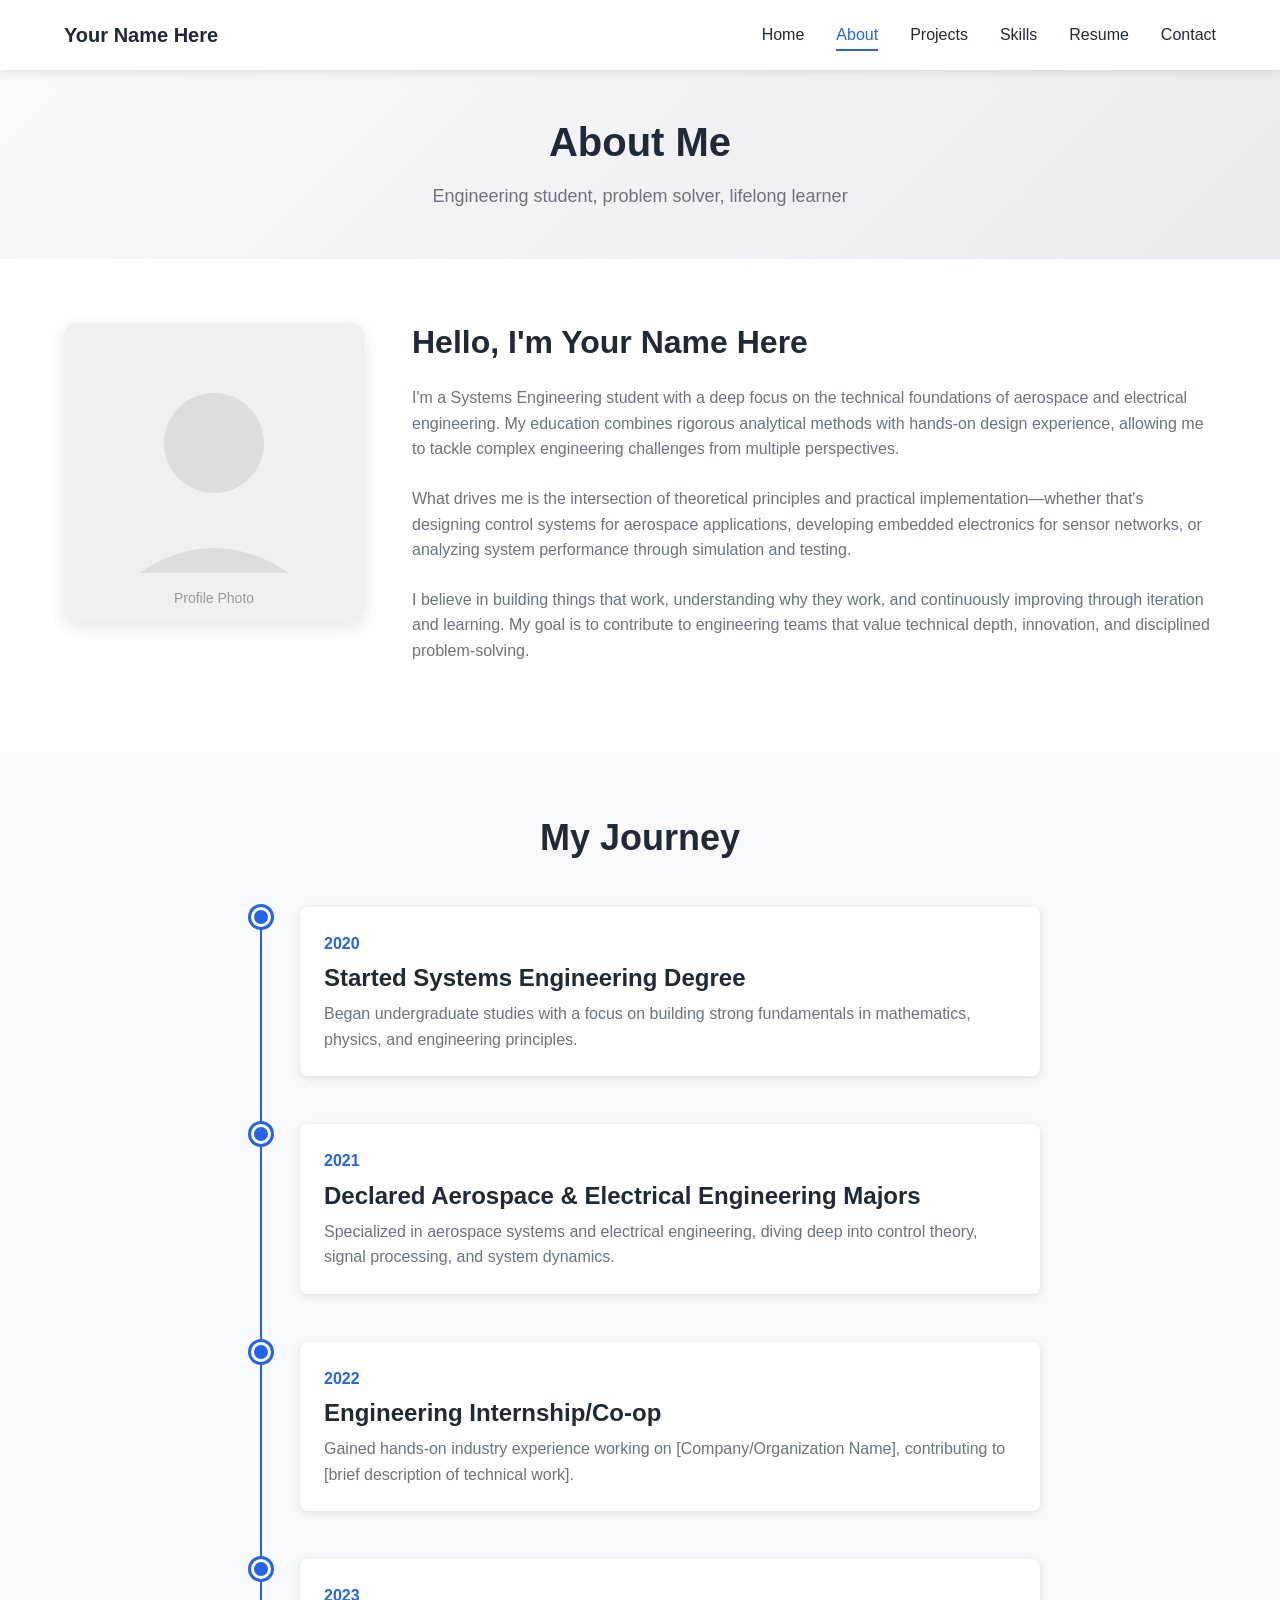
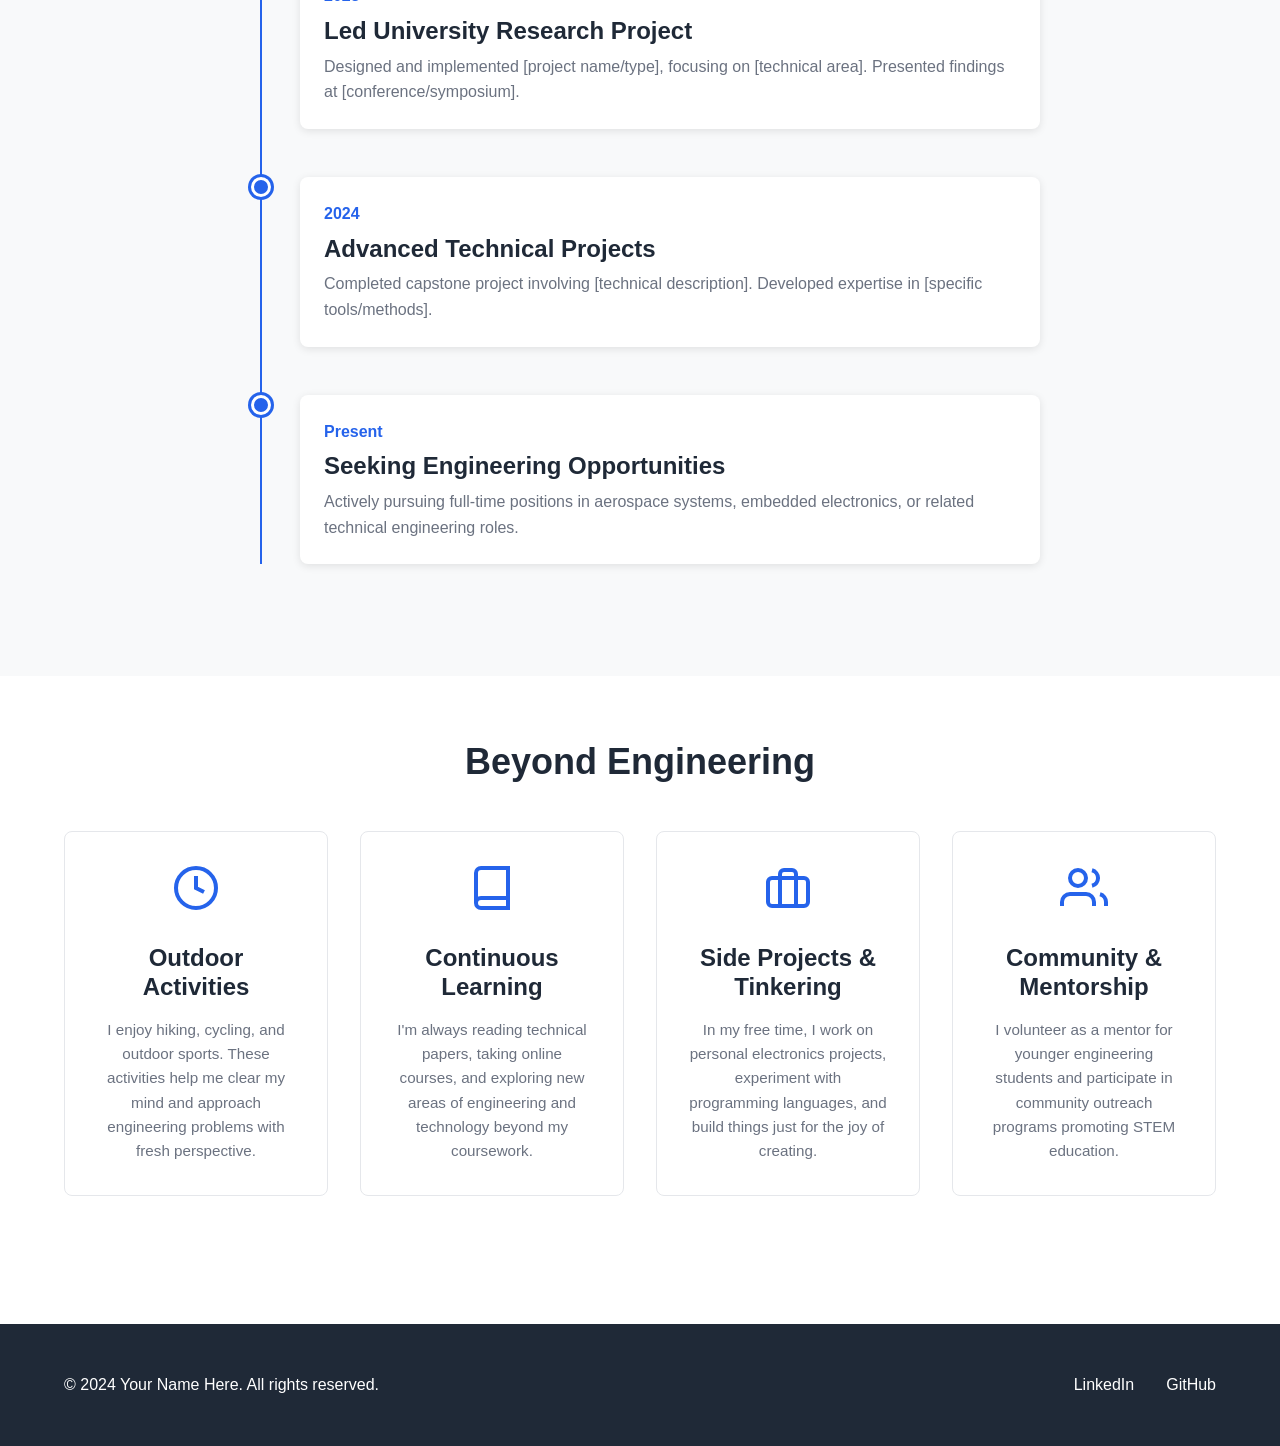
==== about.html @ 0e9ce760 "new file:   Quickstart/CUSTOMIZATION_EXAMPLES.md 	new file:   Quickstart/DOCUMENTATION_INDEX.md 	new" ====
<!DOCTYPE html>
<html lang="en">
<head>
    <meta charset="UTF-8">
    <meta name="viewport" content="width=device-width, initial-scale=1.0">
    <meta name="description" content="About Your Name Here - Systems Engineering student with focus on aerospace and electrical engineering">
    <title>About | Your Name Here</title>
    <link rel="stylesheet" href="css/styles.css">
</head>
<body>
    <!-- Navigation Header -->
    <header class="main-header">
        <nav class="navbar">
            <div class="nav-container">
                <a href="index.html" class="logo">Your Name Here</a>
                <button class="hamburger" aria-label="Toggle navigation menu" aria-expanded="false">
                    <span></span>
                    <span></span>
                    <span></span>
                </button>
                <ul class="nav-menu">
                    <li><a href="index.html" class="nav-link">Home</a></li>
                    <li><a href="about.html" class="nav-link active">About</a></li>
                    <li><a href="projects.html" class="nav-link">Projects</a></li>
                    <li><a href="skills.html" class="nav-link">Skills</a></li>
                    <li><a href="resume.html" class="nav-link">Resume</a></li>
                    <li><a href="contact.html" class="nav-link">Contact</a></li>
                </ul>
            </div>
        </nav>
    </header>

    <main>
        <!-- Page Header -->
        <section class="page-header">
            <div class="container">
                <h1 class="fade-in">About Me</h1>
                <p class="page-subtitle fade-in">Engineering student, problem solver, lifelong learner</p>
            </div>
        </section>

        <!-- Intro Section -->
        <section class="about-intro">
            <div class="container">
                <div class="about-intro-content">
                    <div class="profile-image reveal-on-scroll">
                        <!-- Replace with actual profile photo -->
                        <div class="placeholder-image-square" aria-label="Profile photo">
                            <svg width="100%" height="100%" viewBox="0 0 300 300" xmlns="http://www.w3.org/2000/svg">
                                <rect width="300" height="300" fill="#f0f0f0"/>
                                <circle cx="150" cy="120" r="50" fill="#ddd"/>
                                <path d="M 75 250 Q 150 200 225 250" fill="#ddd"/>
                                <text x="50%" y="280" text-anchor="middle" fill="#999" font-size="14">Profile Photo</text>
                            </svg>
                        </div>
                    </div>
                    <div class="about-text reveal-on-scroll">
                        <h2>Hello, I'm Your Name Here</h2>
                        <p>I'm a Systems Engineering student with a deep focus on the technical foundations of aerospace and electrical engineering. My education combines rigorous analytical methods with hands-on design experience, allowing me to tackle complex engineering challenges from multiple perspectives.</p>
                        <p>What drives me is the intersection of theoretical principles and practical implementation—whether that's designing control systems for aerospace applications, developing embedded electronics for sensor networks, or analyzing system performance through simulation and testing.</p>
                        <p>I believe in building things that work, understanding why they work, and continuously improving through iteration and learning. My goal is to contribute to engineering teams that value technical depth, innovation, and disciplined problem-solving.</p>
                    </div>
                </div>
            </div>
        </section>

        <!-- Timeline Section -->
        <section class="timeline-section">
            <div class="container">
                <h2 class="section-title">My Journey</h2>
                <div class="timeline">
                    <div class="timeline-item reveal-on-scroll">
                        <div class="timeline-marker"></div>
                        <div class="timeline-content">
                            <span class="timeline-date">2020</span>
                            <h3>Started Systems Engineering Degree</h3>
                            <p>Began undergraduate studies with a focus on building strong fundamentals in mathematics, physics, and engineering principles.</p>
                        </div>
                    </div>

                    <div class="timeline-item reveal-on-scroll">
                        <div class="timeline-marker"></div>
                        <div class="timeline-content">
                            <span class="timeline-date">2021</span>
                            <h3>Declared Aerospace & Electrical Engineering Majors</h3>
                            <p>Specialized in aerospace systems and electrical engineering, diving deep into control theory, signal processing, and system dynamics.</p>
                        </div>
                    </div>

                    <div class="timeline-item reveal-on-scroll">
                        <div class="timeline-marker"></div>
                        <div class="timeline-content">
                            <span class="timeline-date">2022</span>
                            <h3>Engineering Internship/Co-op</h3>
                            <p>Gained hands-on industry experience working on [Company/Organization Name], contributing to [brief description of technical work].</p>
                        </div>
                    </div>

                    <div class="timeline-item reveal-on-scroll">
                        <div class="timeline-marker"></div>
                        <div class="timeline-content">
                            <span class="timeline-date">2023</span>
                            <h3>Led University Research Project</h3>
                            <p>Designed and implemented [project name/type], focusing on [technical area]. Presented findings at [conference/symposium].</p>
                        </div>
                    </div>

                    <div class="timeline-item reveal-on-scroll">
                        <div class="timeline-marker"></div>
                        <div class="timeline-content">
                            <span class="timeline-date">2024</span>
                            <h3>Advanced Technical Projects</h3>
                            <p>Completed capstone project involving [technical description]. Developed expertise in [specific tools/methods].</p>
                        </div>
                    </div>

                    <div class="timeline-item reveal-on-scroll">
                        <div class="timeline-marker"></div>
                        <div class="timeline-content">
                            <span class="timeline-date">Present</span>
                            <h3>Seeking Engineering Opportunities</h3>
                            <p>Actively pursuing full-time positions in aerospace systems, embedded electronics, or related technical engineering roles.</p>
                        </div>
                    </div>
                </div>
            </div>
        </section>

        <!-- Beyond Engineering Section -->
        <section class="beyond-engineering">
            <div class="container">
                <h2 class="section-title">Beyond Engineering</h2>
                <div class="hobby-cards">
                    <div class="hobby-card reveal-on-scroll">
                        <div class="hobby-icon">
                            <svg width="48" height="48" viewBox="0 0 24 24" fill="none" stroke="currentColor" stroke-width="2">
                                <circle cx="12" cy="12" r="10"></circle>
                                <path d="M12 6v6l4 2"></path>
                            </svg>
                        </div>
                        <h3>Outdoor Activities</h3>
                        <p>I enjoy hiking, cycling, and outdoor sports. These activities help me clear my mind and approach engineering problems with fresh perspective.</p>
                    </div>

                    <div class="hobby-card reveal-on-scroll">
                        <div class="hobby-icon">
                            <svg width="48" height="48" viewBox="0 0 24 24" fill="none" stroke="currentColor" stroke-width="2">
                                <path d="M4 19.5A2.5 2.5 0 0 1 6.5 17H20"></path>
                                <path d="M6.5 2H20v20H6.5A2.5 2.5 0 0 1 4 19.5v-15A2.5 2.5 0 0 1 6.5 2z"></path>
                            </svg>
                        </div>
                        <h3>Continuous Learning</h3>
                        <p>I'm always reading technical papers, taking online courses, and exploring new areas of engineering and technology beyond my coursework.</p>
                    </div>

                    <div class="hobby-card reveal-on-scroll">
                        <div class="hobby-icon">
                            <svg width="48" height="48" viewBox="0 0 24 24" fill="none" stroke="currentColor" stroke-width="2">
                                <rect x="2" y="7" width="20" height="14" rx="2" ry="2"></rect>
                                <path d="M16 21V5a2 2 0 0 0-2-2h-4a2 2 0 0 0-2 2v16"></path>
                            </svg>
                        </div>
                        <h3>Side Projects & Tinkering</h3>
                        <p>In my free time, I work on personal electronics projects, experiment with programming languages, and build things just for the joy of creating.</p>
                    </div>

                    <div class="hobby-card reveal-on-scroll">
                        <div class="hobby-icon">
                            <svg width="48" height="48" viewBox="0 0 24 24" fill="none" stroke="currentColor" stroke-width="2">
                                <path d="M17 21v-2a4 4 0 0 0-4-4H5a4 4 0 0 0-4 4v2"></path>
                                <circle cx="9" cy="7" r="4"></circle>
                                <path d="M23 21v-2a4 4 0 0 0-3-3.87"></path>
                                <path d="M16 3.13a4 4 0 0 1 0 7.75"></path>
                            </svg>
                        </div>
                        <h3>Community & Mentorship</h3>
                        <p>I volunteer as a mentor for younger engineering students and participate in community outreach programs promoting STEM education.</p>
                    </div>
                </div>
            </div>
        </section>
    </main>

    <!-- Footer -->
    <footer class="main-footer">
        <div class="container">
            <div class="footer-content">
                <p>&copy; 2024 Your Name Here. All rights reserved.</p>
                <div class="footer-links">
                    <a href="https://linkedin.com" target="_blank" rel="noopener noreferrer" aria-label="LinkedIn Profile">LinkedIn</a>
                    <a href="https://github.com" target="_blank" rel="noopener noreferrer" aria-label="GitHub Profile">GitHub</a>
                </div>
            </div>
        </div>
    </footer>

    <script src="js/main.js"></script>
</body>
</html>
---- css/styles.css ----
/* ===========================
   CSS Variables - Easy Customization
   =========================== */
:root {
    /* Accent Colors - Change these to customize the site theme */
    --accent-primary: #2563eb; /* Blue - change to your preference */
    --accent-secondary: #3b82f6; /* Lighter blue */
    --accent-hover: #1d4ed8; /* Darker blue for hover states */
    
    /* Base Colors */
    --color-bg: #ffffff;
    --color-bg-alt: #f8f9fa;
    --color-text: #1f2937;
    --color-text-light: #6b7280;
    --color-border: #e5e7eb;
    --color-shadow: rgba(0, 0, 0, 0.1);
    
    /* Typography */
    --font-primary: -apple-system, BlinkMacSystemFont, 'Segoe UI', Roboto, 'Helvetica Neue', Arial, sans-serif;
    --font-mono: 'Courier New', Courier, monospace;
    
    /* Spacing */
    --spacing-xs: 0.5rem;
    --spacing-sm: 1rem;
    --spacing-md: 1.5rem;
    --spacing-lg: 2rem;
    --spacing-xl: 3rem;
    --spacing-2xl: 4rem;
    
    /* Layout */
    --container-max: 1200px;
    --container-narrow: 800px;
    --nav-height: 70px;
    
    /* Border Radius */
    --radius-sm: 4px;
    --radius-md: 8px;
    --radius-lg: 12px;
    
    /* Transitions */
    --transition-fast: 0.2s ease;
    --transition-base: 0.3s ease;
    --transition-slow: 0.5s ease;
}

/* ===========================
   Reset & Base Styles
   =========================== */
* {
    margin: 0;
    padding: 0;
    box-sizing: border-box;
}

html {
    scroll-behavior: smooth;
}

body {
    font-family: var(--font-primary);
    font-size: 16px;
    line-height: 1.6;
    color: var(--color-text);
    background-color: var(--color-bg);
    overflow-x: hidden;
}

img {
    max-width: 100%;
    height: auto;
    display: block;
}

a {
    color: var(--accent-primary);
    text-decoration: none;
    transition: color var(--transition-fast);
}

a:hover {
    color: var(--accent-hover);
}

button {
    font-family: inherit;
    cursor: pointer;
}

/* ===========================
   Layout Utilities
   =========================== */
.container {
    max-width: var(--container-max);
    margin: 0 auto;
    padding: 0 var(--spacing-md);
}

.container-narrow {
    max-width: var(--container-narrow);
    margin: 0 auto;
    padding: 0 var(--spacing-md);
}

/* ===========================
   Typography
   =========================== */
h1, h2, h3, h4, h5, h6 {
    font-weight: 700;
    line-height: 1.2;
    margin-bottom: var(--spacing-sm);
    color: var(--color-text);
}

h1 {
    font-size: 2.5rem;
}

h2 {
    font-size: 2rem;
}

h3 {
    font-size: 1.5rem;
}

p {
    margin-bottom: var(--spacing-sm);
}

.section-title {
    text-align: center;
    margin-bottom: var(--spacing-xl);
    font-size: 2.25rem;
}

/* ===========================
   Navigation Header
   =========================== */
.main-header {
    position: fixed;
    top: 0;
    left: 0;
    right: 0;
    background-color: var(--color-bg);
    box-shadow: 0 2px 10px var(--color-shadow);
    z-index: 1000;
    height: var(--nav-height);
}

.navbar {
    height: 100%;
}

.nav-container {
    max-width: var(--container-max);
    margin: 0 auto;
    padding: 0 var(--spacing-md);
    height: 100%;
    display: flex;
    justify-content: space-between;
    align-items: center;
}

.logo {
    font-size: 1.25rem;
    font-weight: 700;
    color: var(--color-text);
    transition: color var(--transition-fast);
}

.logo:hover {
    color: var(--accent-primary);
}

.nav-menu {
    display: flex;
    list-style: none;
    gap: var(--spacing-lg);
    align-items: center;
}

.nav-link {
    color: var(--color-text);
    font-weight: 500;
    padding: var(--spacing-xs) 0;
    position: relative;
    transition: color var(--transition-fast);
}

.nav-link::after {
    content: '';
    position: absolute;
    bottom: 0;
    left: 0;
    width: 0;
    height: 2px;
    background-color: var(--accent-primary);
    transition: width var(--transition-base);
}

.nav-link:hover::after,
.nav-link.active::after {
    width: 100%;
}

.nav-link.active {
    color: var(--accent-primary);
}

/* Hamburger Menu */
.hamburger {
    display: none;
    flex-direction: column;
    gap: 5px;
    background: none;
    border: none;
    padding: var(--spacing-xs);
    z-index: 1001;
}

.hamburger span {
    width: 25px;
    height: 3px;
    background-color: var(--color-text);
    transition: all var(--transition-base);
    border-radius: 2px;
}

.hamburger.active span:nth-child(1) {
    transform: rotate(45deg) translate(8px, 8px);
}

.hamburger.active span:nth-child(2) {
    opacity: 0;
}

.hamburger.active span:nth-child(3) {
    transform: rotate(-45deg) translate(7px, -7px);
}

/* ===========================
   Main Content Spacing
   =========================== */
main {
    margin-top: var(--nav-height);
    min-height: calc(100vh - var(--nav-height));
}

/* ===========================
   Hero Section
   =========================== */
.hero {
    padding: var(--spacing-2xl) 0;
    background: linear-gradient(135deg, #f8f9fa 0%, #e9ecef 100%);
}

.hero-content {
    max-width: var(--container-max);
    margin: 0 auto;
    padding: 0 var(--spacing-md);
    display: grid;
    grid-template-columns: 1fr 1fr;
    gap: var(--spacing-xl);
    align-items: center;
}

.hero-text h1 {
    font-size: 3rem;
    margin-bottom: var(--spacing-md);
}

.hero-subtitle {
    font-size: 1.5rem;
    color: var(--accent-primary);
    font-weight: 600;
    margin-bottom: var(--spacing-sm);
}

.hero-description {
    font-size: 1.125rem;
    color: var(--color-text-light);
    margin-bottom: var(--spacing-lg);
}

.hero-image {
    width: 100%;
    max-width: 500px;
    margin: 0 auto;
}

/* ===========================
   Buttons
   =========================== */
.cta-button,
.download-button,
.submit-button {
    display: inline-flex;
    align-items: center;
    gap: var(--spacing-xs);
    padding: 0.875rem 1.75rem;
    background-color: var(--accent-primary);
    color: white;
    font-weight: 600;
    border: none;
    border-radius: var(--radius-md);
    transition: all var(--transition-base);
    box-shadow: 0 2px 8px rgba(37, 99, 235, 0.3);
}

.cta-button:hover,
.download-button:hover,
.submit-button:hover {
    background-color: var(--accent-hover);
    transform: translateY(-2px);
    box-shadow: 0 4px 12px rgba(37, 99, 235, 0.4);
    color: white;
}

.cta-button-secondary {
    display: inline-flex;
    align-items: center;
    padding: 0.875rem 1.75rem;
    background-color: transparent;
    color: var(--accent-primary);
    font-weight: 600;
    border: 2px solid var(--accent-primary);
    border-radius: var(--radius-md);
    transition: all var(--transition-base);
}

.cta-button-secondary:hover {
    background-color: var(--accent-primary);
    color: white;
}

/* ===========================
   Quick Links Section
   =========================== */
.quick-links {
    padding: var(--spacing-2xl) 0;
}

.cards-grid {
    display: grid;
    grid-template-columns: repeat(auto-fit, minmax(280px, 1fr));
    gap: var(--spacing-lg);
}

.quick-link-card {
    padding: var(--spacing-lg);
    background: white;
    border: 1px solid var(--color-border);
    border-radius: var(--radius-lg);
    transition: all var(--transition-base);
    display: flex;
    flex-direction: column;
    align-items: flex-start;
}

.quick-link-card:hover {
    transform: translateY(-5px);
    box-shadow: 0 10px 25px var(--color-shadow);
    border-color: var(--accent-primary);
}

.card-icon {
    color: var(--accent-primary);
    margin-bottom: var(--spacing-md);
}

.quick-link-card h3 {
    color: var(--color-text);
    margin-bottom: var(--spacing-sm);
}

.quick-link-card p {
    color: var(--color-text-light);
    font-size: 0.95rem;
    margin-bottom: 0;
}

/* ===========================
   Page Header
   =========================== */
.page-header {
    padding: var(--spacing-xl) 0;
    background: linear-gradient(135deg, #f8f9fa 0%, #e9ecef 100%);
    text-align: center;
}

.page-subtitle {
    font-size: 1.125rem;
    color: var(--color-text-light);
    max-width: 700px;
    margin: 0 auto;
}

/* ===========================
   About Page
   =========================== */
.about-intro {
    padding: var(--spacing-2xl) 0;
}

.about-intro-content {
    display: grid;
    grid-template-columns: 300px 1fr;
    gap: var(--spacing-xl);
    align-items: start;
}

.profile-image {
    width: 100%;
}

.placeholder-image-square {
    width: 100%;
    aspect-ratio: 1;
    border-radius: var(--radius-lg);
    overflow: hidden;
    box-shadow: 0 4px 15px var(--color-shadow);
}

.about-text h2 {
    margin-bottom: var(--spacing-md);
}

.about-text p {
    color: var(--color-text-light);
    margin-bottom: var(--spacing-md);
}

/* Timeline */
.timeline-section {
    padding: var(--spacing-2xl) 0;
    background-color: var(--color-bg-alt);
}

.timeline {
    position: relative;
    max-width: 800px;
    margin: 0 auto;
}

.timeline::before {
    content: '';
    position: absolute;
    left: 20px;
    top: 0;
    bottom: 0;
    width: 2px;
    background-color: var(--accent-primary);
}

.timeline-item {
    position: relative;
    padding-left: 60px;
    margin-bottom: var(--spacing-xl);
}

.timeline-marker {
    position: absolute;
    left: 11px;
    top: 0;
    width: 20px;
    height: 20px;
    border-radius: 50%;
    background-color: var(--accent-primary);
    border: 3px solid white;
    box-shadow: 0 0 0 3px var(--accent-primary);
}

.timeline-content {
    background: white;
    padding: var(--spacing-md);
    border-radius: var(--radius-md);
    box-shadow: 0 2px 8px var(--color-shadow);
}

.timeline-date {
    display: inline-block;
    font-weight: 600;
    color: var(--accent-primary);
    margin-bottom: var(--spacing-xs);
}

.timeline-content h3 {
    margin-bottom: var(--spacing-xs);
}

.timeline-content p {
    color: var(--color-text-light);
    margin-bottom: 0;
}

/* Beyond Engineering */
.beyond-engineering {
    padding: var(--spacing-2xl) 0;
}

.hobby-cards {
    display: grid;
    grid-template-columns: repeat(auto-fit, minmax(250px, 1fr));
    gap: var(--spacing-lg);
}

.hobby-card {
    padding: var(--spacing-lg);
    background: white;
    border: 1px solid var(--color-border);
    border-radius: var(--radius-md);
    text-align: center;
}

.hobby-icon {
    color: var(--accent-primary);
    margin: 0 auto var(--spacing-md);
}

.hobby-card h3 {
    margin-bottom: var(--spacing-sm);
}

.hobby-card p {
    color: var(--color-text-light);
    font-size: 0.95rem;
    margin-bottom: 0;
}

/* ===========================
   Projects Page
   =========================== */
.projects-filter {
    padding: var(--spacing-lg) 0;
    background-color: var(--color-bg-alt);
}

.filter-controls {
    display: flex;
    justify-content: center;
    gap: var(--spacing-sm);
    flex-wrap: wrap;
}

.filter-btn {
    padding: 0.625rem 1.25rem;
    background-color: white;
    color: var(--color-text);
    border: 2px solid var(--color-border);
    border-radius: 50px;
    font-weight: 500;
    transition: all var(--transition-fast);
}

.filter-btn:hover {
    border-color: var(--accent-primary);
    color: var(--accent-primary);
}

.filter-btn.active {
    background-color: var(--accent-primary);
    color: white;
    border-color: var(--accent-primary);
}

.projects-grid-section {
    padding: var(--spacing-2xl) 0;
}

.projects-grid {
    display: grid;
    grid-template-columns: repeat(auto-fill, minmax(320px, 1fr));
    gap: var(--spacing-lg);
}

.project-card {
    background: white;
    border: 1px solid var(--color-border);
    border-radius: var(--radius-lg);
    overflow: hidden;
    transition: all var(--transition-base);
}

.project-card:hover {
    transform: translateY(-5px);
    box-shadow: 0 10px 25px var(--color-shadow);
}

.project-card.hidden {
    display: none;
}

.project-thumbnail {
    width: 100%;
    height: 200px;
    overflow: hidden;
    background-color: var(--color-bg-alt);
}

.project-content {
    padding: var(--spacing-md);
}

.project-category {
    display: inline-block;
    padding: 0.25rem 0.75rem;
    background-color: var(--accent-primary);
    color: white;
    font-size: 0.75rem;
    font-weight: 600;
    border-radius: 50px;
    margin-bottom: var(--spacing-sm);
    text-transform: uppercase;
    letter-spacing: 0.5px;
}

.project-title {
    font-size: 1.25rem;
    margin-bottom: var(--spacing-sm);
}

.project-description {
    color: var(--color-text-light);
    margin-bottom: var(--spacing-md);
}

.project-tags {
    display: flex;
    flex-wrap: wrap;
    gap: var(--spacing-xs);
    margin-bottom: var(--spacing-md);
}

.tag {
    padding: 0.25rem 0.625rem;
    background-color: var(--color-bg-alt);
    color: var(--color-text-light);
    font-size: 0.8rem;
    border-radius: var(--radius-sm);
}

.project-link {
    color: var(--accent-primary);
    font-weight: 600;
    display: inline-flex;
    align-items: center;
    transition: gap var(--transition-fast);
}

.project-link:hover {
    gap: 8px;
}

/* ===========================
   Single Project Page
   =========================== */
.project-header {
    padding: var(--spacing-xl) 0;
    background: linear-gradient(135deg, #f8f9fa 0%, #e9ecef 100%);
}

.back-link {
    display: inline-flex;
    align-items: center;
    color: var(--color-text-light);
    margin-bottom: var(--spacing-md);
    transition: color var(--transition-fast);
}

.back-link:hover {
    color: var(--accent-primary);
}

.project-subtitle {
    font-size: 1.25rem;
    color: var(--color-text-light);
    margin-bottom: var(--spacing-lg);
}

.project-meta {
    display: grid;
    grid-template-columns: repeat(auto-fit, minmax(200px, 1fr));
    gap: var(--spacing-md);
    margin-top: var(--spacing-lg);
}

.meta-item {
    padding: var(--spacing-md);
    background: white;
    border-radius: var(--radius-md);
    box-shadow: 0 2px 8px var(--color-shadow);
}

.meta-label {
    display: block;
    font-size: 0.875rem;
    color: var(--color-text-light);
    margin-bottom: var(--spacing-xs);
}

.meta-value {
    display: block;
    font-weight: 600;
    color: var(--color-text);
}

.project-section {
    padding: var(--spacing-xl) 0;
}

.project-section.bg-light {
    background-color: var(--color-bg-alt);
}

.project-section h2 {
    margin-bottom: var(--spacing-md);
}

.project-section h3 {
    margin-top: var(--spacing-lg);
    margin-bottom: var(--spacing-md);
}

.styled-list {
    padding-left: var(--spacing-lg);
    margin-bottom: var(--spacing-md);
}

.styled-list li {
    margin-bottom: var(--spacing-sm);
    color: var(--color-text-light);
}

.styled-list strong {
    color: var(--color-text);
}

.architecture-diagram,
.placeholder-image-rect {
    width: 100%;
    margin: var(--spacing-lg) 0;
    border-radius: var(--radius-md);
    overflow: hidden;
}

.code-block {
    background-color: #1e1e1e;
    color: #d4d4d4;
    padding: var(--spacing-md);
    border-radius: var(--radius-md);
    overflow-x: auto;
    margin: var(--spacing-lg) 0;
}

.code-block pre {
    margin: 0;
}

.code-block code {
    font-family: var(--font-mono);
    font-size: 0.9rem;
    line-height: 1.5;
}

.math-content {
    background-color: var(--color-bg-alt);
    padding: var(--spacing-md);
    border-left: 4px solid var(--accent-primary);
    border-radius: var(--radius-sm);
    margin: var(--spacing-lg) 0;
}

.math-content p {
    margin-bottom: var(--spacing-xs);
    font-style: italic;
}

.results-grid {
    display: grid;
    grid-template-columns: repeat(auto-fit, minmax(200px, 1fr));
    gap: var(--spacing-md);
    margin: var(--spacing-lg) 0;
}

.result-card {
    padding: var(--spacing-lg);
    background: white;
    border: 2px solid var(--accent-primary);
    border-radius: var(--radius-md);
    text-align: center;
}

.result-number {
    font-size: 2.5rem;
    font-weight: 700;
    color: var(--accent-primary);
    margin-bottom: var(--spacing-xs);
}

.result-label {
    color: var(--color-text-light);
    font-size: 0.9rem;
}

.image-gallery {
    display: grid;
    grid-template-columns: repeat(auto-fill, minmax(300px, 1fr));
    gap: var(--spacing-md);
    margin-top: var(--spacing-lg);
}

.gallery-item {
    text-align: center;
}

.gallery-caption {
    margin-top: var(--spacing-sm);
    font-size: 0.9rem;
    color: var(--color-text-light);
}

.project-navigation {
    padding: var(--spacing-lg) 0;
    text-align: center;
}

.back-to-projects {
    display: inline-block;
    padding: 0.75rem 1.5rem;
    background-color: var(--color-bg-alt);
    color: var(--color-text);
    font-weight: 600;
    border-radius: var(--radius-md);
    transition: all var(--transition-base);
}

.back-to-projects:hover {
    background-color: var(--accent-primary);
    color: white;
}

/* ===========================
   Skills Page
   =========================== */
.skills-section {
    padding: var(--spacing-2xl) 0;
}

.skills-section.bg-light {
    background-color: var(--color-bg-alt);
}

.skills-grid {
    display: grid;
    grid-template-columns: repeat(auto-fill, minmax(280px, 1fr));
    gap: var(--spacing-lg);
}

.skill-card {
    padding: var(--spacing-lg);
    background: white;
    border: 1px solid var(--color-border);
    border-radius: var(--radius-md);
    transition: all var(--transition-base);
}

.skill-card:hover {
    transform: translateY(-5px);
    box-shadow: 0 10px 25px var(--color-shadow);
}

.skill-icon {
    color: var(--accent-primary);
    margin-bottom: var(--spacing-md);
}

.skill-card h3 {
    margin-bottom: var(--spacing-sm);
}

.skill-card p {
    color: var(--color-text-light);
    font-size: 0.95rem;
    margin-bottom: 0;
}

.tools-categories {
    display: flex;
    flex-direction: column;
    gap: var(--spacing-xl);
}

.tools-category h3 {
    margin-bottom: var(--spacing-md);
    padding-bottom: var(--spacing-sm);
    border-bottom: 2px solid var(--accent-primary);
}

.skill-chips {
    display: flex;
    flex-wrap: wrap;
    gap: var(--spacing-sm);
}

.chip {
    padding: 0.5rem 1rem;
    background-color: white;
    border: 1px solid var(--color-border);
    border-radius: 50px;
    font-size: 0.9rem;
    transition: all var(--transition-fast);
}

.chip:hover {
    background-color: var(--accent-primary);
    color: white;
    border-color: var(--accent-primary);
}

.soft-skills-grid {
    display: grid;
    grid-template-columns: repeat(auto-fill, minmax(300px, 1fr));
    gap: var(--spacing-lg);
}

.soft-skill-card {
    padding: var(--spacing-lg);
    background: white;
    border-left: 4px solid var(--accent-primary);
    border-radius: var(--radius-md);
    box-shadow: 0 2px 8px var(--color-shadow);
}

.soft-skill-card h3 {
    color: var(--accent-primary);
    margin-bottom: var(--spacing-sm);
}

.soft-skill-card p {
    color: var(--color-text-light);
    font-size: 0.95rem;
    margin-bottom: 0;
}

.certifications-list {
    display: grid;
    grid-template-columns: repeat(auto-fill, minmax(300px, 1fr));
    gap: var(--spacing-lg);
}

.cert-item {
    padding: var(--spacing-lg);
    background: white;
    border: 1px solid var(--color-border);
    border-radius: var(--radius-md);
}

.cert-item h3 {
    margin-bottom: var(--spacing-xs);
}

.cert-issuer {
    color: var(--accent-primary);
    font-weight: 600;
    margin-bottom: var(--spacing-xs);
}

.cert-date {
    color: var(--color-text-light);
    font-size: 0.9rem;
}

/* ===========================
   Resume Page
   =========================== */
.resume-section {
    padding: var(--spacing-2xl) 0;
}

.resume-content {
    display: grid;
    grid-template-columns: 1fr 400px;
    gap: var(--spacing-xl);
}

.resume-preview {
    background: white;
    border: 1px solid var(--color-border);
    border-radius: var(--radius-md);
    overflow: hidden;
}

.pdf-preview {
    width: 100%;
}

.placeholder-pdf {
    width: 100%;
    background: white;
}

.resume-info {
    display: flex;
    flex-direction: column;
}

.download-card {
    padding: var(--spacing-xl);
    background: white;
    border: 2px solid var(--accent-primary);
    border-radius: var(--radius-lg);
    text-align: center;
}

.download-card .card-icon {
    color: var(--accent-primary);
    margin: 0 auto var(--spacing-md);
}

.download-card h2 {
    margin-bottom: var(--spacing-md);
}

.download-card p {
    color: var(--color-text-light);
    margin-bottom: var(--spacing-md);
}

.document-details {
    list-style: none;
    text-align: left;
    margin: var(--spacing-md) 0;
    padding: var(--spacing-md);
    background-color: var(--color-bg-alt);
    border-radius: var(--radius-md);
}

.document-details li {
    padding: var(--spacing-xs) 0;
    color: var(--color-text-light);
}

.documents-section {
    padding: var(--spacing-2xl) 0;
}

.documents-grid {
    display: grid;
    grid-template-columns: repeat(auto-fill, minmax(280px, 1fr));
    gap: var(--spacing-lg);
}

.document-card {
    padding: var(--spacing-lg);
    background: white;
    border: 1px solid var(--color-border);
    border-radius: var(--radius-md);
    text-align: center;
    transition: all var(--transition-base);
}

.document-card:hover {
    transform: translateY(-5px);
    box-shadow: 0 10px 25px var(--color-shadow);
}

.doc-icon {
    color: var(--accent-primary);
    margin: 0 auto var(--spacing-md);
}

.document-card h3 {
    margin-bottom: var(--spacing-sm);
}

.document-card p {
    color: var(--color-text-light);
    font-size: 0.95rem;
    margin-bottom: var(--spacing-md);
}

.doc-link {
    display: inline-block;
    padding: 0.625rem 1.25rem;
    background-color: var(--accent-primary);
    color: white;
    font-weight: 600;
    border-radius: var(--radius-md);
    transition: all var(--transition-base);
}

.doc-link:hover {
    background-color: var(--accent-hover);
    color: white;
}

.summary-section {
    padding: var(--spacing-2xl) 0;
    background-color: var(--color-bg-alt);
}

.summary-content {
    max-width: var(--container-max);
    margin: 0 auto;
}

.summary-grid {
    display: grid;
    grid-template-columns: repeat(auto-fit, minmax(250px, 1fr));
    gap: var(--spacing-lg);
    margin-top: var(--spacing-lg);
}

.summary-item {
    padding: var(--spacing-lg);
    background: white;
    border-radius: var(--radius-md);
}

.summary-item h3 {
    color: var(--accent-primary);
    margin-bottom: var(--spacing-md);
}

.summary-item ul {
    list-style: none;
    padding: 0;
}

.summary-item li {
    padding: var(--spacing-xs) 0;
    color: var(--color-text-light);
}

.cta-section {
    padding: var(--spacing-2xl) 0;
    text-align: center;
}

.cta-content h2 {
    margin-bottom: var(--spacing-md);
}

.cta-content p {
    color: var(--color-text-light);
    font-size: 1.125rem;
    margin-bottom: var(--spacing-lg);
}

.cta-buttons {
    display: flex;
    gap: var(--spacing-md);
    justify-content: center;
    flex-wrap: wrap;
}

/* ===========================
   Contact Page
   =========================== */
.contact-content-section {
    padding: var(--spacing-2xl) 0;
}

.contact-layout {
    display: grid;
    grid-template-columns: 1fr 1fr;
    gap: var(--spacing-xl);
}

.contact-info h2 {
    margin-bottom: var(--spacing-lg);
}

.contact-methods {
    display: flex;
    flex-direction: column;
    gap: var(--spacing-lg);
    margin-bottom: var(--spacing-xl);
}

.contact-method {
    display: flex;
    gap: var(--spacing-md);
    padding: var(--spacing-md);
    background: white;
    border: 1px solid var(--color-border);
    border-radius: var(--radius-md);
}

.method-icon {
    color: var(--accent-primary);
    flex-shrink: 0;
}

.method-content h3 {
    margin-bottom: var(--spacing-xs);
    font-size: 1.125rem;
}

.method-content a {
    font-weight: 600;
}

.method-note {
    font-size: 0.875rem;
    color: var(--color-text-light);
    margin-top: var(--spacing-xs);
}

.social-links-section {
    padding: var(--spacing-lg);
    background-color: var(--color-bg-alt);
    border-radius: var(--radius-md);
    margin-bottom: var(--spacing-xl);
}

.social-links-section h3 {
    margin-bottom: var(--spacing-md);
}

.social-links-grid {
    display: grid;
    grid-template-columns: repeat(2, 1fr);
    gap: var(--spacing-sm);
}

.social-link {
    display: flex;
    align-items: center;
    gap: var(--spacing-sm);
    padding: var(--spacing-sm);
    background: white;
    border: 1px solid var(--color-border);
    border-radius: var(--radius-md);
    transition: all var(--transition-fast);
}

.social-link:hover {
    background-color: var(--accent-primary);
    color: white;
    border-color: var(--accent-primary);
}

.social-link svg {
    flex-shrink: 0;
}

.availability-note {
    padding: var(--spacing-md);
    background-color: #dbeafe;
    border-left: 4px solid var(--accent-primary);
    border-radius: var(--radius-sm);
}

.availability-note h3 {
    color: var(--accent-primary);
    margin-bottom: var(--spacing-sm);
}

.availability-note p {
    color: var(--color-text);
    margin-bottom: 0;
}

.contact-form-container {
    padding: var(--spacing-xl);
    background: white;
    border: 1px solid var(--color-border);
    border-radius: var(--radius-lg);
    box-shadow: 0 4px 15px var(--color-shadow);
}

.contact-form-container h2 {
    margin-bottom: var(--spacing-sm);
}

.form-description {
    color: var(--color-text-light);
    margin-bottom: var(--spacing-lg);
}

.contact-form {
    display: flex;
    flex-direction: column;
    gap: var(--spacing-md);
}

.form-group {
    display: flex;
    flex-direction: column;
}

.form-group label {
    font-weight: 600;
    margin-bottom: var(--spacing-xs);
}

.required {
    color: #ef4444;
}

.form-group input,
.form-group textarea {
    padding: 0.75rem;
    border: 1px solid var(--color-border);
    border-radius: var(--radius-md);
    font-family: inherit;
    font-size: 1rem;
    transition: border-color var(--transition-fast);
}

.form-group input:focus,
.form-group textarea:focus {
    outline: none;
    border-color: var(--accent-primary);
}

.form-group textarea {
    resize: vertical;
}

.form-note {
    font-size: 0.875rem;
    color: var(--color-text-light);
    margin-top: var(--spacing-sm);
}

.faq-section {
    padding: var(--spacing-2xl) 0;
}

.faq-grid {
    display: grid;
    grid-template-columns: repeat(auto-fit, minmax(300px, 1fr));
    gap: var(--spacing-lg);
}

.faq-item {
    padding: var(--spacing-lg);
    background: white;
    border-radius: var(--radius-md);
}

.faq-item h3 {
    color: var(--accent-primary);
    margin-bottom: var(--spacing-sm);
}

.faq-item p {
    color: var(--color-text-light);
    margin-bottom: 0;
}

/* ===========================
   Footer
   =========================== */
.main-footer {
    padding: var(--spacing-xl) 0;
    background-color: var(--color-text);
    color: white;
    margin-top: var(--spacing-2xl);
}

.footer-content {
    display: flex;
    justify-content: space-between;
    align-items: center;
    flex-wrap: wrap;
    gap: var(--spacing-md);
}

.footer-content p {
    margin: 0;
}

.footer-links {
    display: flex;
    gap: var(--spacing-lg);
}

.footer-links a {
    color: white;
    transition: color var(--transition-fast);
}

.footer-links a:hover {
    color: var(--accent-secondary);
}

/* ===========================
   Placeholder Images
   =========================== */
.placeholder-image,
.placeholder-image-square,
.placeholder-image-rect {
    background-color: var(--color-bg-alt);
    display: flex;
    align-items: center;
    justify-content: center;
}

/* ===========================
   Animations
   =========================== */
.fade-in {
    animation: fadeIn 0.6s ease-out;
}

@keyframes fadeIn {
    from {
        opacity: 0;
        transform: translateY(20px);
    }
    to {
        opacity: 1;
        transform: translateY(0);
    }
}

.fade-in:nth-child(1) { animation-delay: 0.1s; }
.fade-in:nth-child(2) { animation-delay: 0.2s; }
.fade-in:nth-child(3) { animation-delay: 0.3s; }
.fade-in:nth-child(4) { animation-delay: 0.4s; }

.reveal-on-scroll {
    opacity: 0;
    transform: translateY(30px);
    transition: opacity 0.6s ease-out, transform 0.6s ease-out;
}

.reveal-on-scroll.revealed {
    opacity: 1;
    transform: translateY(0);
}

/* ===========================
   Responsive Design
   =========================== */

/* Tablet */
@media (max-width: 992px) {
    h1 { font-size: 2rem; }
    h2 { font-size: 1.75rem; }
    
    .hero-content {
        grid-template-columns: 1fr;
        text-align: center;
    }
    
    .hero-text h1 {
        font-size: 2.5rem;
    }
    
    .about-intro-content {
        grid-template-columns: 1fr;
        text-align: center;
    }
    
    .profile-image {
        max-width: 300px;
        margin: 0 auto;
    }
    
    .timeline::before {
        left: 10px;
    }
    
    .timeline-item {
        padding-left: 50px;
    }
    
    .timeline-marker {
        left: 1px;
    }
    
    .resume-content {
        grid-template-columns: 1fr;
    }
    
    .contact-layout {
        grid-template-columns: 1fr;
    }
}

/* Mobile */
@media (max-width: 768px) {
    :root {
        --spacing-xl: 2rem;
        --spacing-2xl: 3rem;
    }
    
    .hamburger {
        display: flex;
    }
    
    .nav-menu {
        position: fixed;
        top: var(--nav-height);
        left: 0;
        right: 0;
        flex-direction: column;
        background-color: var(--color-bg);
        padding: var(--spacing-md);
        box-shadow: 0 4px 10px var(--color-shadow);
        transform: translateX(100%);
        transition: transform var(--transition-base);
    }
    
    .nav-menu.active {
        transform: translateX(0);
    }
    
    h1 { font-size: 1.75rem; }
    .hero-text h1 { font-size: 2rem; }
    .section-title { font-size: 1.75rem; }
    
    .cards-grid,
    .projects-grid,
    .skills-grid,
    .soft-skills-grid,
    .documents-grid,
    .hobby-cards {
        grid-template-columns: 1fr;
    }
    
    .project-meta,
    .results-grid,
    .summary-grid {
        grid-template-columns: 1fr;
    }
    
    .image-gallery {
        grid-template-columns: 1fr;
    }
    
    .social-links-grid {
        grid-template-columns: 1fr;
    }
    
    .footer-content {
        flex-direction: column;
        text-align: center;
    }
    
    .cta-buttons {
        flex-direction: column;
        align-items: stretch;
    }
    
    .cta-button,
    .cta-button-secondary {
        width: 100%;
        justify-content: center;
    }
}

/* Small Mobile */
@media (max-width: 480px) {
    .filter-controls {
        flex-direction: column;
        align-items: stretch;
    }
    
    .filter-btn {
        width: 100%;
    }
}

/* ===========================
   Utility Classes
   =========================== */
.bg-light {
    background-color: var(--color-bg-alt);
}

.text-center {
    text-align: center;
}

.mt-lg {
    margin-top: var(--spacing-lg);
}

.mb-lg {
    margin-bottom: var(--spacing-lg);
}
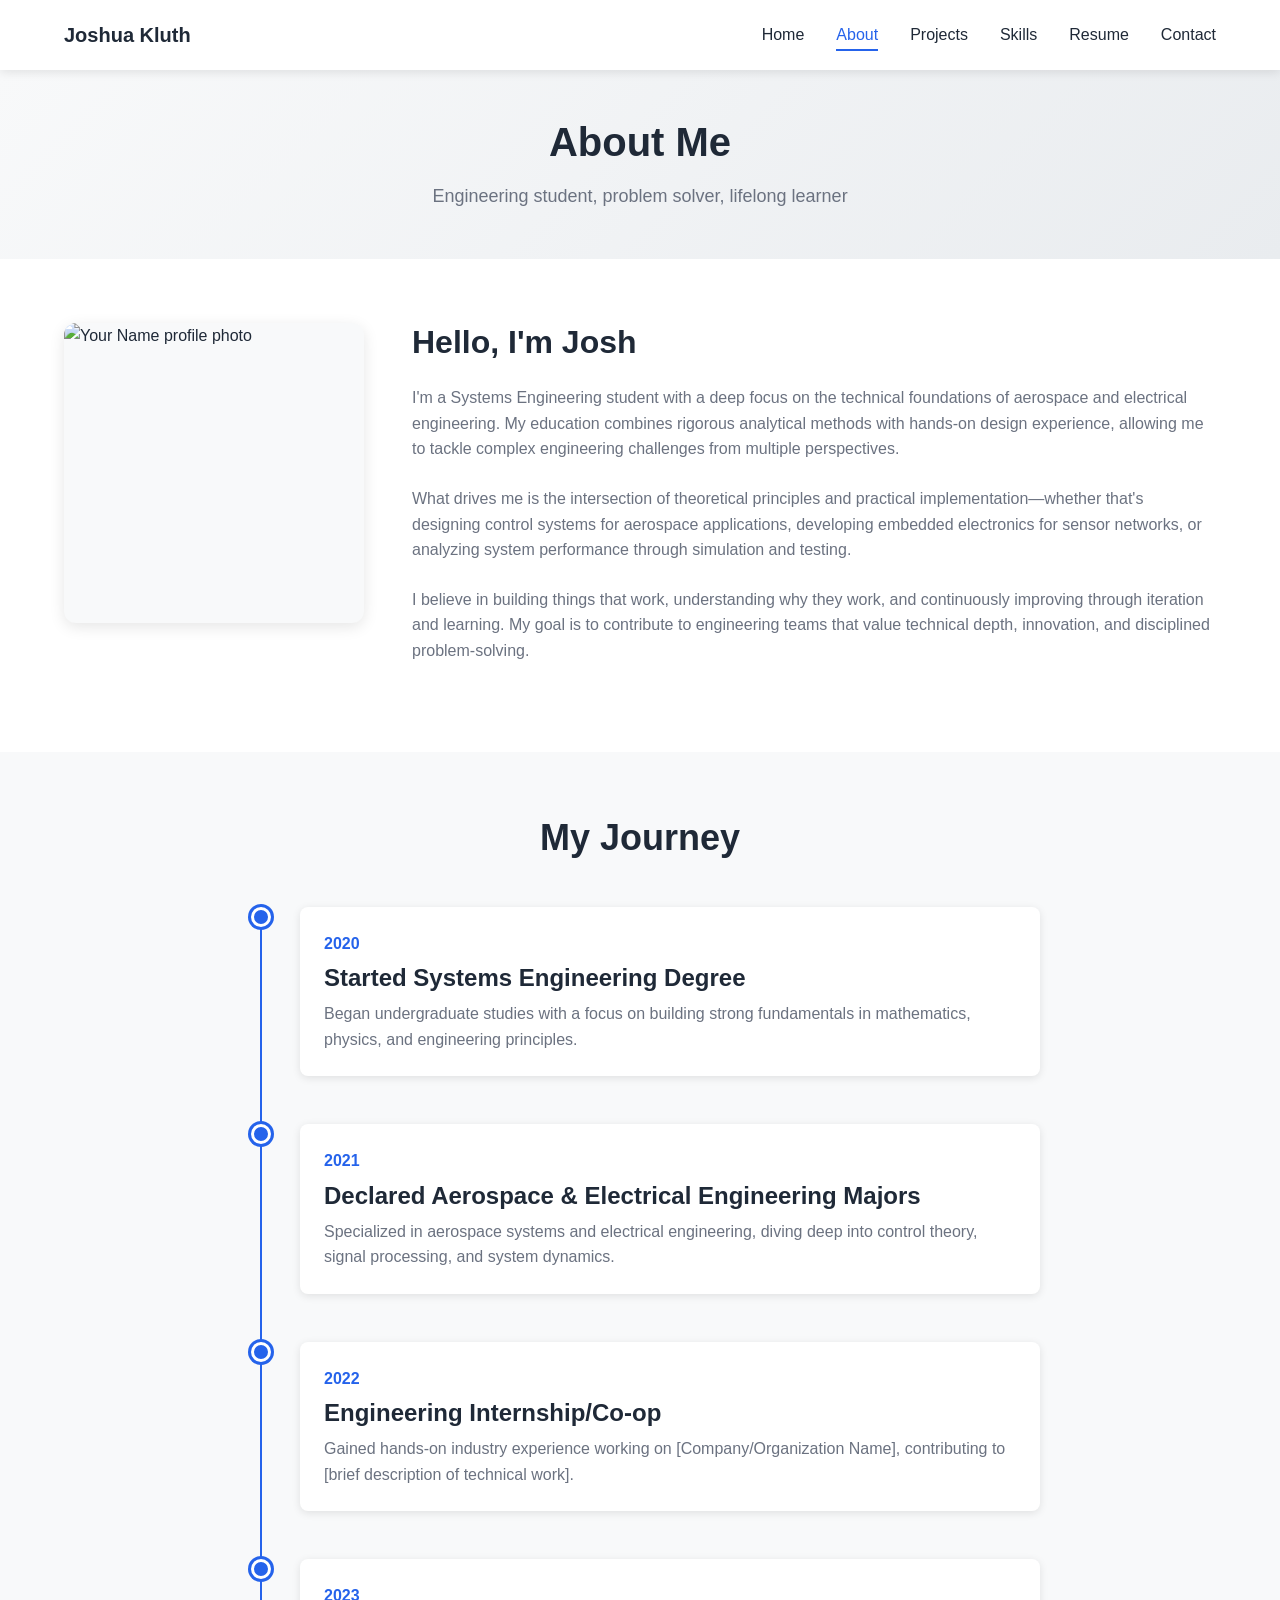
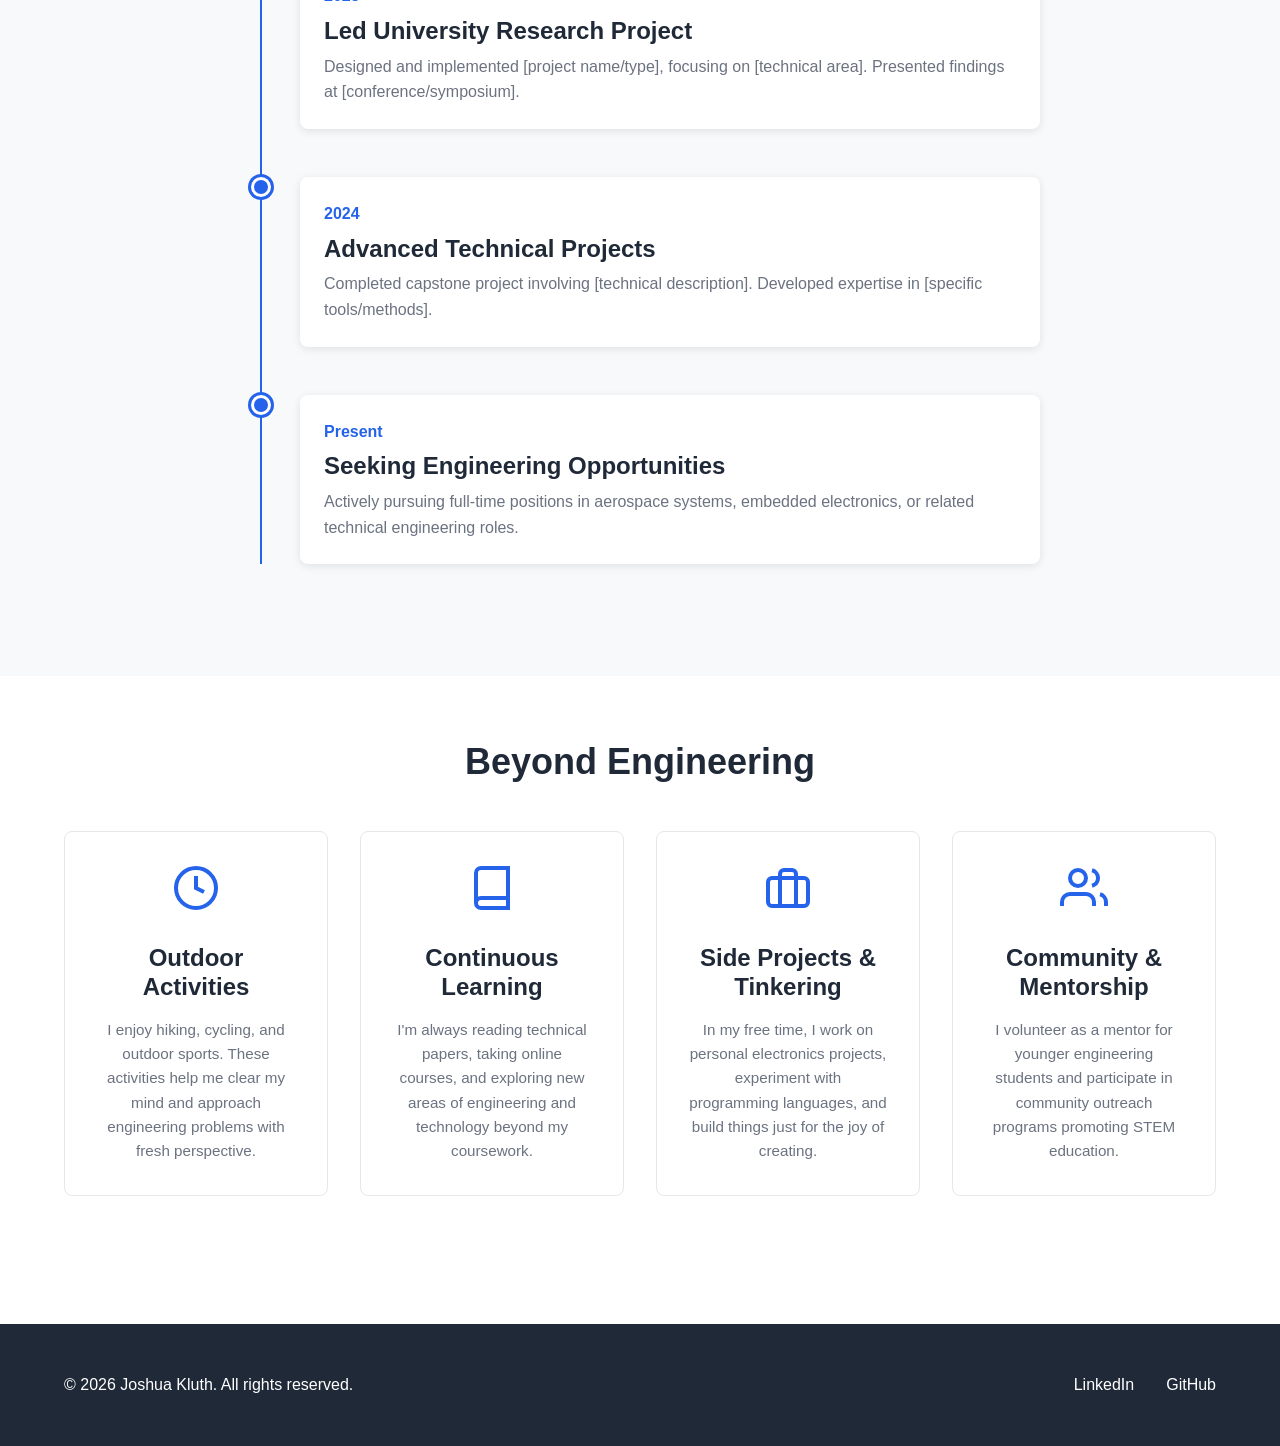
==== commit 8b2f2a70: "modified:   about.html 	new file:   assets/images/profile-photo.JPG 	modified:   contact.html 	modif" ====
--- a/about.html
+++ b/about.html
@@ -3,8 +3,8 @@
 <head>
     <meta charset="UTF-8">
     <meta name="viewport" content="width=device-width, initial-scale=1.0">
-    <meta name="description" content="About Your Name Here - Systems Engineering student with focus on aerospace and electrical engineering">
-    <title>About | Your Name Here</title>
+    <meta name="description" content="About Joshua Kluth - Systems Engineering student with focus on aerospace and electrical engineering">
+    <title>About | Joshua Kluth</title>
     <link rel="stylesheet" href="css/styles.css">
 </head>
 <body>
@@ -12,7 +12,7 @@
     <header class="main-header">
         <nav class="navbar">
             <div class="nav-container">
-                <a href="index.html" class="logo">Your Name Here</a>
+                <a href="index.html" class="logo">Joshua Kluth</a>
                 <button class="hamburger" aria-label="Toggle navigation menu" aria-expanded="false">
                     <span></span>
                     <span></span>
@@ -44,18 +44,10 @@
             <div class="container">
                 <div class="about-intro-content">
                     <div class="profile-image reveal-on-scroll">
-                        <!-- Replace with actual profile photo -->
-                        <div class="placeholder-image-square" aria-label="Profile photo">
-                            <svg width="100%" height="100%" viewBox="0 0 300 300" xmlns="http://www.w3.org/2000/svg">
-                                <rect width="300" height="300" fill="#f0f0f0"/>
-                                <circle cx="150" cy="120" r="50" fill="#ddd"/>
-                                <path d="M 75 250 Q 150 200 225 250" fill="#ddd"/>
-                                <text x="50%" y="280" text-anchor="middle" fill="#999" font-size="14">Profile Photo</text>
-                            </svg>
-                        </div>
+                        <img src="assets/images/profile-photo.jpg" alt="Your Name profile photo" class="placeholder-image-square">
                     </div>
                     <div class="about-text reveal-on-scroll">
-                        <h2>Hello, I'm Your Name Here</h2>
+                        <h2>Hello, I'm Josh</h2>
                         <p>I'm a Systems Engineering student with a deep focus on the technical foundations of aerospace and electrical engineering. My education combines rigorous analytical methods with hands-on design experience, allowing me to tackle complex engineering challenges from multiple perspectives.</p>
                         <p>What drives me is the intersection of theoretical principles and practical implementation—whether that's designing control systems for aerospace applications, developing embedded electronics for sensor networks, or analyzing system performance through simulation and testing.</p>
                         <p>I believe in building things that work, understanding why they work, and continuously improving through iteration and learning. My goal is to contribute to engineering teams that value technical depth, innovation, and disciplined problem-solving.</p>
@@ -185,7 +177,7 @@
     <footer class="main-footer">
         <div class="container">
             <div class="footer-content">
-                <p>&copy; 2024 Your Name Here. All rights reserved.</p>
+                <p>&copy; 2026 Joshua Kluth. All rights reserved.</p>
                 <div class="footer-links">
                     <a href="https://linkedin.com" target="_blank" rel="noopener noreferrer" aria-label="LinkedIn Profile">LinkedIn</a>
                     <a href="https://github.com" target="_blank" rel="noopener noreferrer" aria-label="GitHub Profile">GitHub</a>
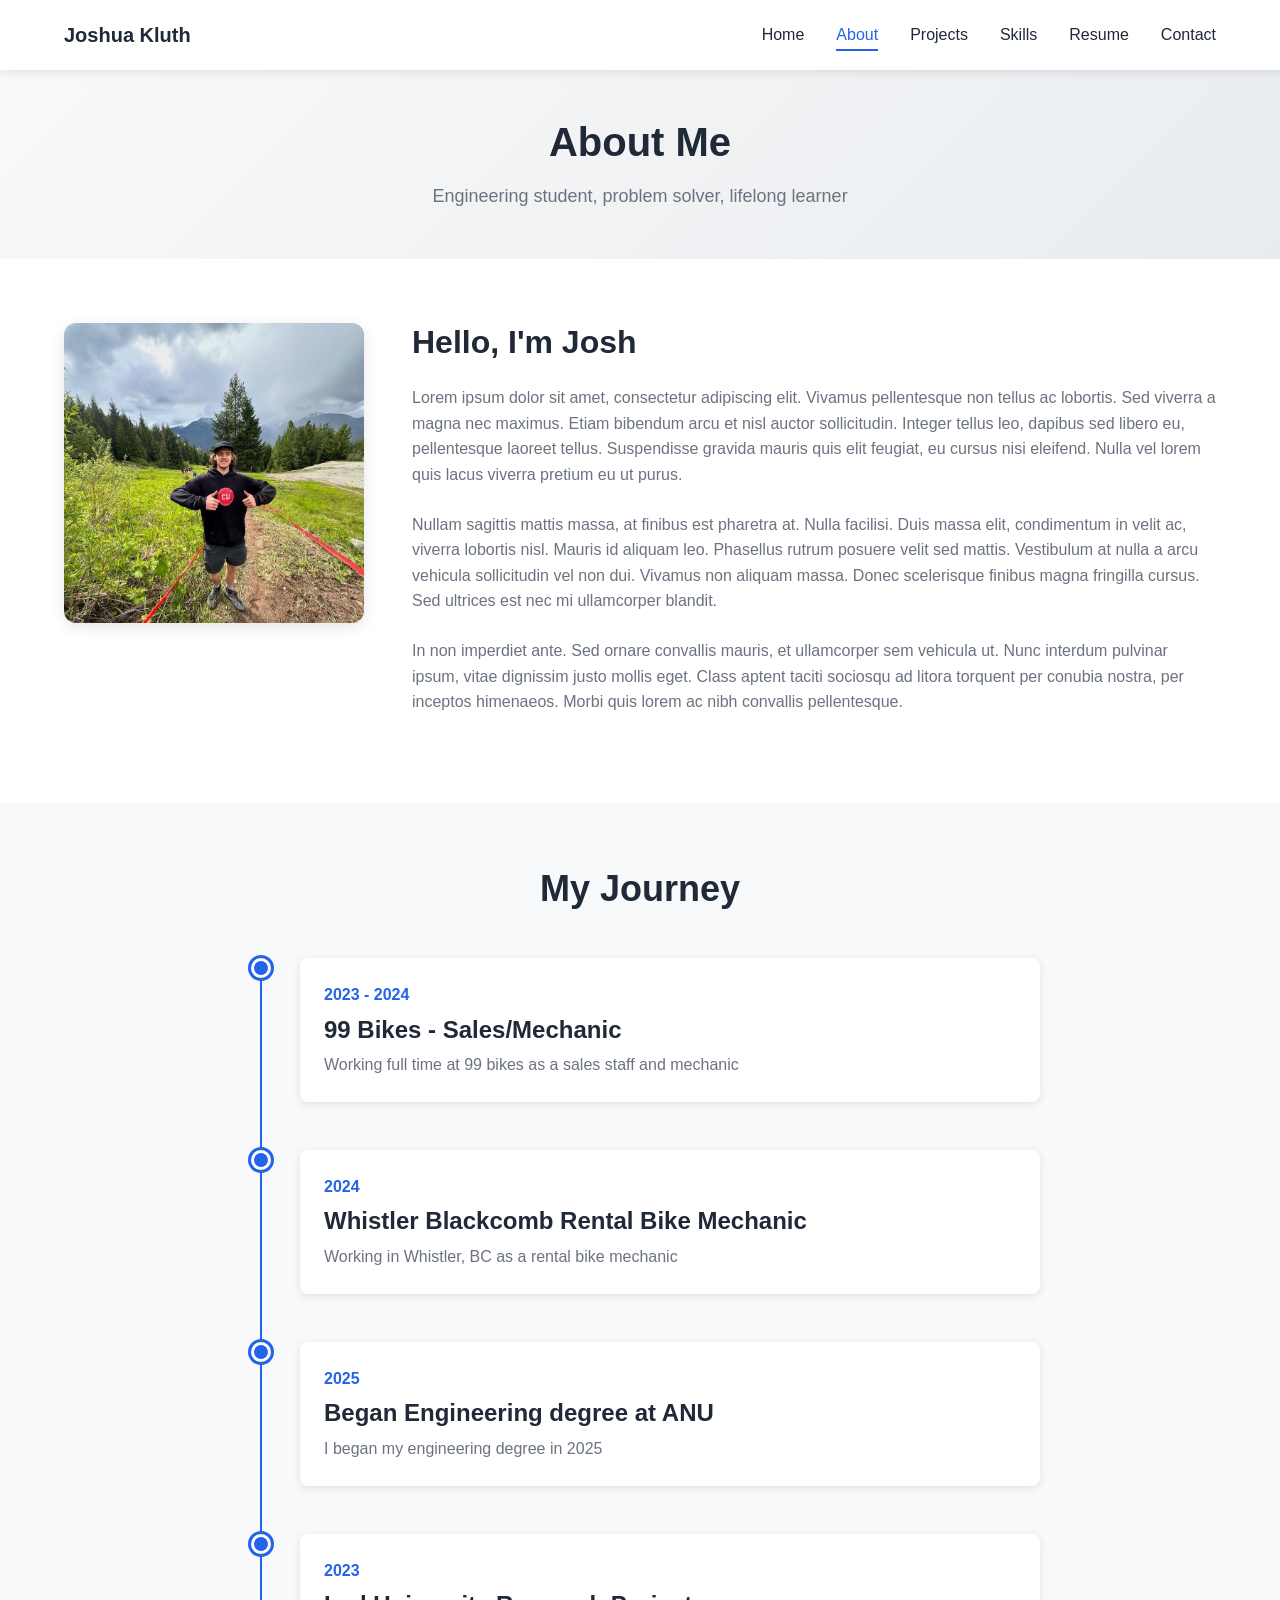
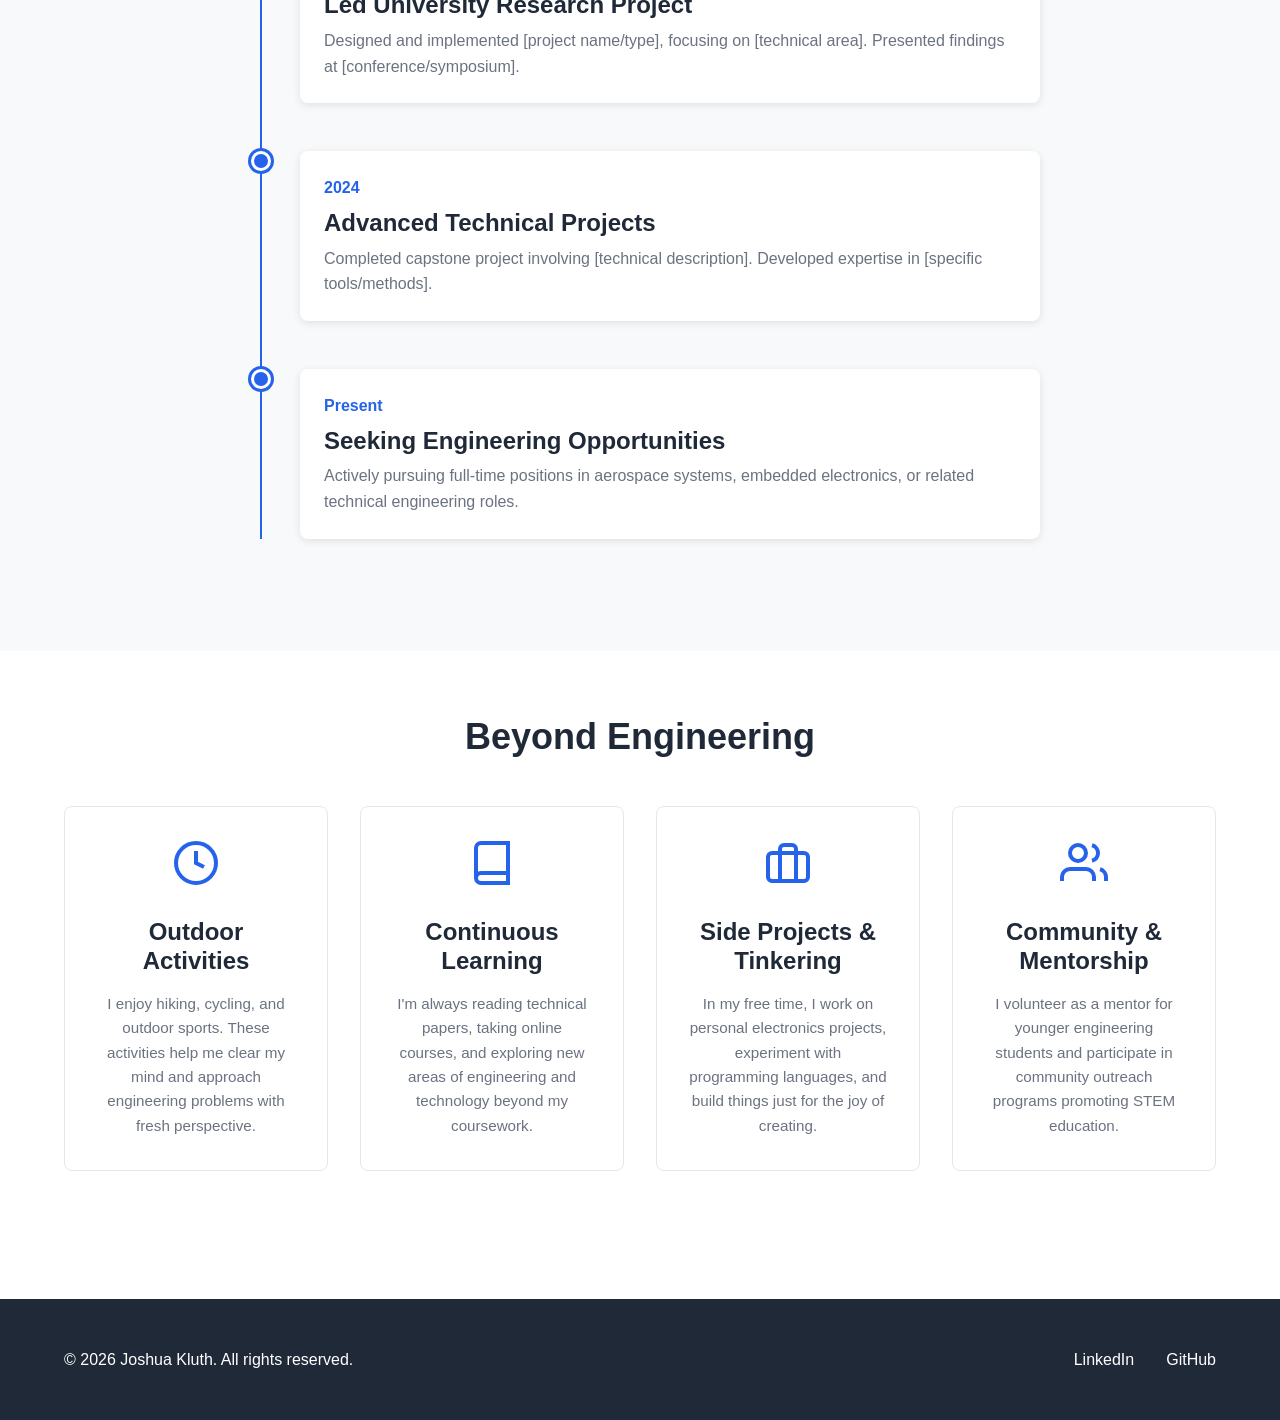
==== commit 956c4f62: "modified:   about.html 	new file:   assets/pdfs/JoshuaKluth_Resume.pdf 	modified:   contact.html 	mo" ====
--- a/about.html
+++ b/about.html
@@ -44,13 +44,13 @@
             <div class="container">
                 <div class="about-intro-content">
                     <div class="profile-image reveal-on-scroll">
-                        <img src="assets/images/profile-photo.jpg" alt="Your Name profile photo" class="placeholder-image-square">
+                        <img src="assets/images/profile-photo.JPG" alt="Your Name profile photo" class="placeholder-image-square">
                     </div>
                     <div class="about-text reveal-on-scroll">
                         <h2>Hello, I'm Josh</h2>
-                        <p>I'm a Systems Engineering student with a deep focus on the technical foundations of aerospace and electrical engineering. My education combines rigorous analytical methods with hands-on design experience, allowing me to tackle complex engineering challenges from multiple perspectives.</p>
-                        <p>What drives me is the intersection of theoretical principles and practical implementation—whether that's designing control systems for aerospace applications, developing embedded electronics for sensor networks, or analyzing system performance through simulation and testing.</p>
-                        <p>I believe in building things that work, understanding why they work, and continuously improving through iteration and learning. My goal is to contribute to engineering teams that value technical depth, innovation, and disciplined problem-solving.</p>
+                        <p>Lorem ipsum dolor sit amet, consectetur adipiscing elit. Vivamus pellentesque non tellus ac lobortis. Sed viverra a magna nec maximus. Etiam bibendum arcu et nisl auctor sollicitudin. Integer tellus leo, dapibus sed libero eu, pellentesque laoreet tellus. Suspendisse gravida mauris quis elit feugiat, eu cursus nisi eleifend. Nulla vel lorem quis lacus viverra pretium eu ut purus.</p>
+                        <p>Nullam sagittis mattis massa, at finibus est pharetra at. Nulla facilisi. Duis massa elit, condimentum in velit ac, viverra lobortis nisl. Mauris id aliquam leo. Phasellus rutrum posuere velit sed mattis. Vestibulum at nulla a arcu vehicula sollicitudin vel non dui. Vivamus non aliquam massa. Donec scelerisque finibus magna fringilla cursus. Sed ultrices est nec mi ullamcorper blandit.</p>
+                        <p>In non imperdiet ante. Sed ornare convallis mauris, et ullamcorper sem vehicula ut. Nunc interdum pulvinar ipsum, vitae dignissim justo mollis eget. Class aptent taciti sociosqu ad litora torquent per conubia nostra, per inceptos himenaeos. Morbi quis lorem ac nibh convallis pellentesque.</p>
                     </div>
                 </div>
             </div>
@@ -64,27 +64,27 @@
                     <div class="timeline-item reveal-on-scroll">
                         <div class="timeline-marker"></div>
                         <div class="timeline-content">
-                            <span class="timeline-date">2020</span>
-                            <h3>Started Systems Engineering Degree</h3>
-                            <p>Began undergraduate studies with a focus on building strong fundamentals in mathematics, physics, and engineering principles.</p>
+                            <span class="timeline-date">2023 - 2024</span>
+                            <h3>99 Bikes - Sales/Mechanic</h3>
+                            <p>Working full time at 99 bikes as a sales staff and mechanic</p>
                         </div>
                     </div>
 
                     <div class="timeline-item reveal-on-scroll">
                         <div class="timeline-marker"></div>
                         <div class="timeline-content">
-                            <span class="timeline-date">2021</span>
-                            <h3>Declared Aerospace & Electrical Engineering Majors</h3>
-                            <p>Specialized in aerospace systems and electrical engineering, diving deep into control theory, signal processing, and system dynamics.</p>
+                            <span class="timeline-date">2024</span>
+                            <h3>Whistler Blackcomb Rental Bike Mechanic</h3>
+                            <p>Working in Whistler, BC as a rental bike mechanic</p>
                         </div>
                     </div>
 
                     <div class="timeline-item reveal-on-scroll">
                         <div class="timeline-marker"></div>
                         <div class="timeline-content">
-                            <span class="timeline-date">2022</span>
-                            <h3>Engineering Internship/Co-op</h3>
-                            <p>Gained hands-on industry experience working on [Company/Organization Name], contributing to [brief description of technical work].</p>
+                            <span class="timeline-date">2025</span>
+                            <h3>Began Engineering degree at ANU</h3>
+                            <p>I began my engineering degree in 2025</p>
                         </div>
                     </div>
 
--- a/css/styles.css
+++ b/css/styles.css
@@ -316,6 +316,18 @@
     color: white;
 }
 
+.submit-button:disabled {
+    background-color: #9ca3af;
+    cursor: not-allowed;
+    transform: none;
+    box-shadow: none;
+}
+
+.submit-button:disabled:hover {
+    background-color: #9ca3af;
+    transform: none;
+}
+
 .cta-button-secondary {
     display: inline-flex;
     align-items: center;
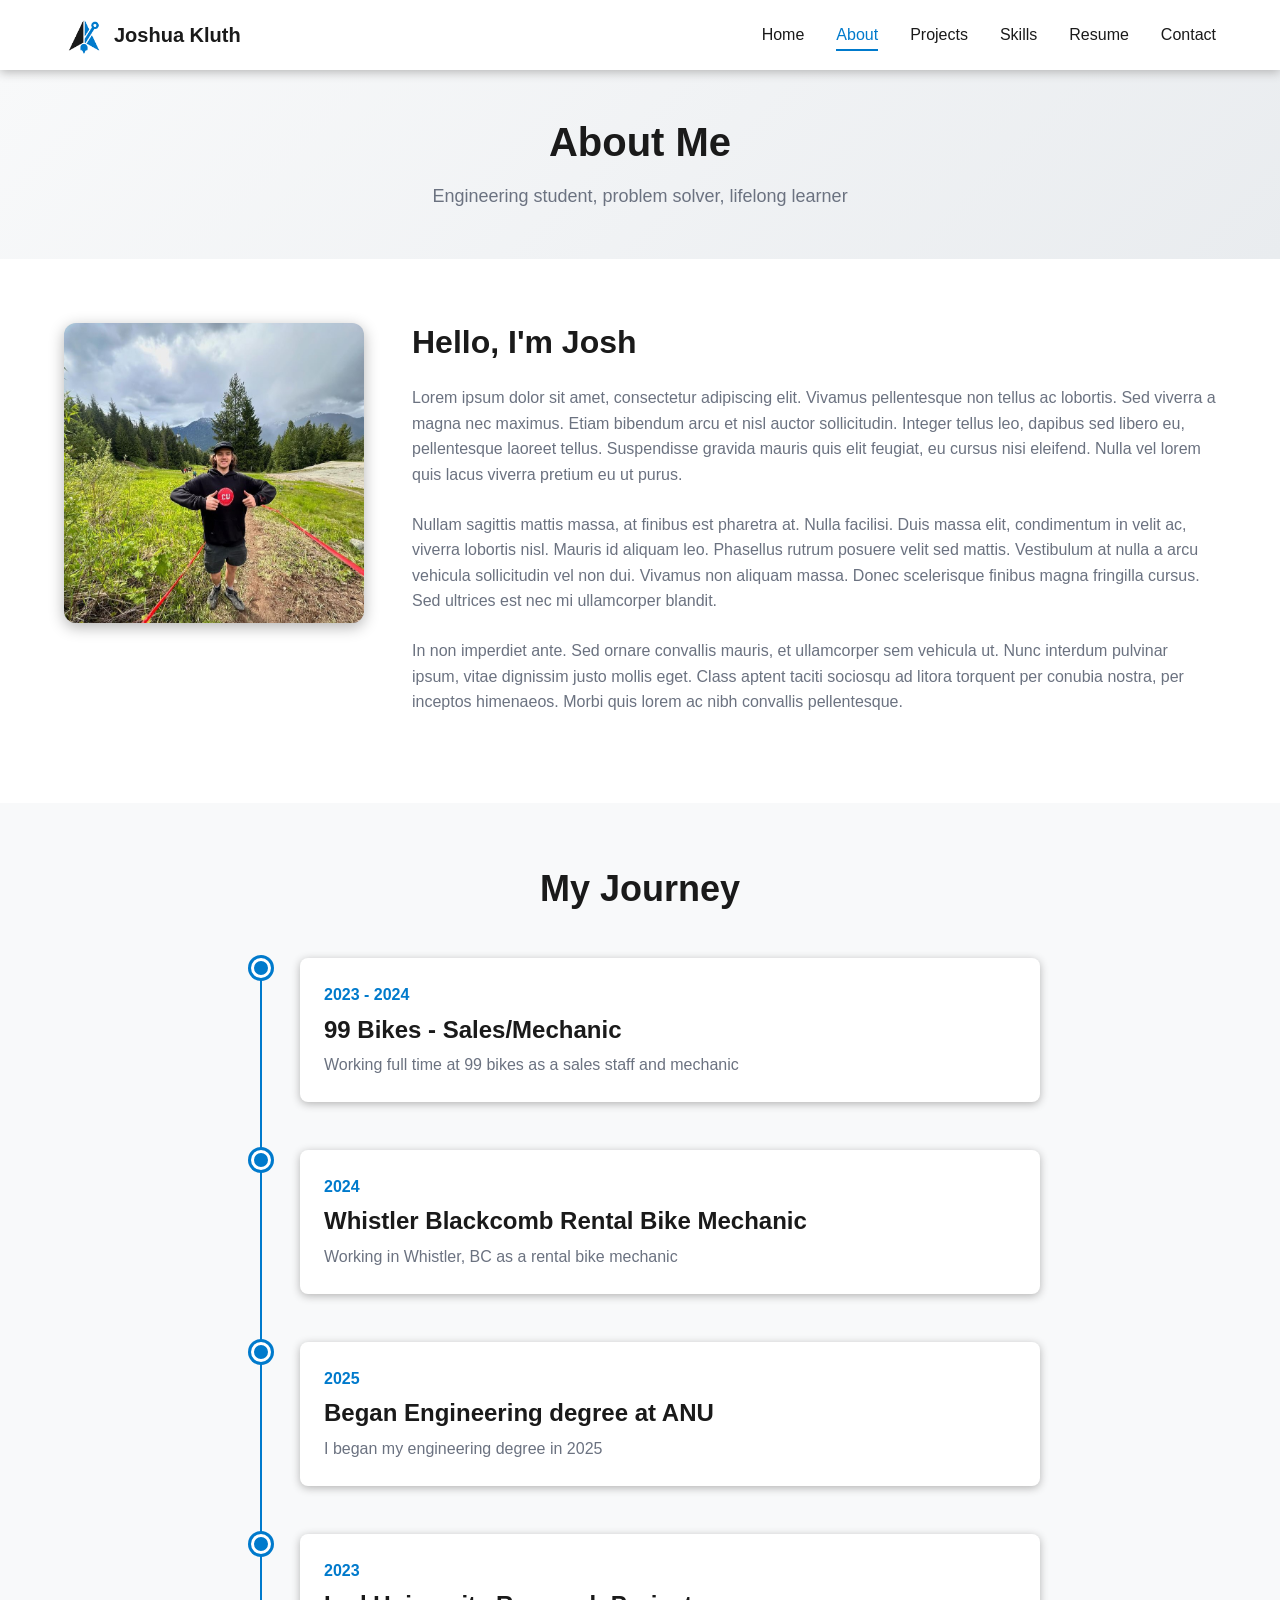
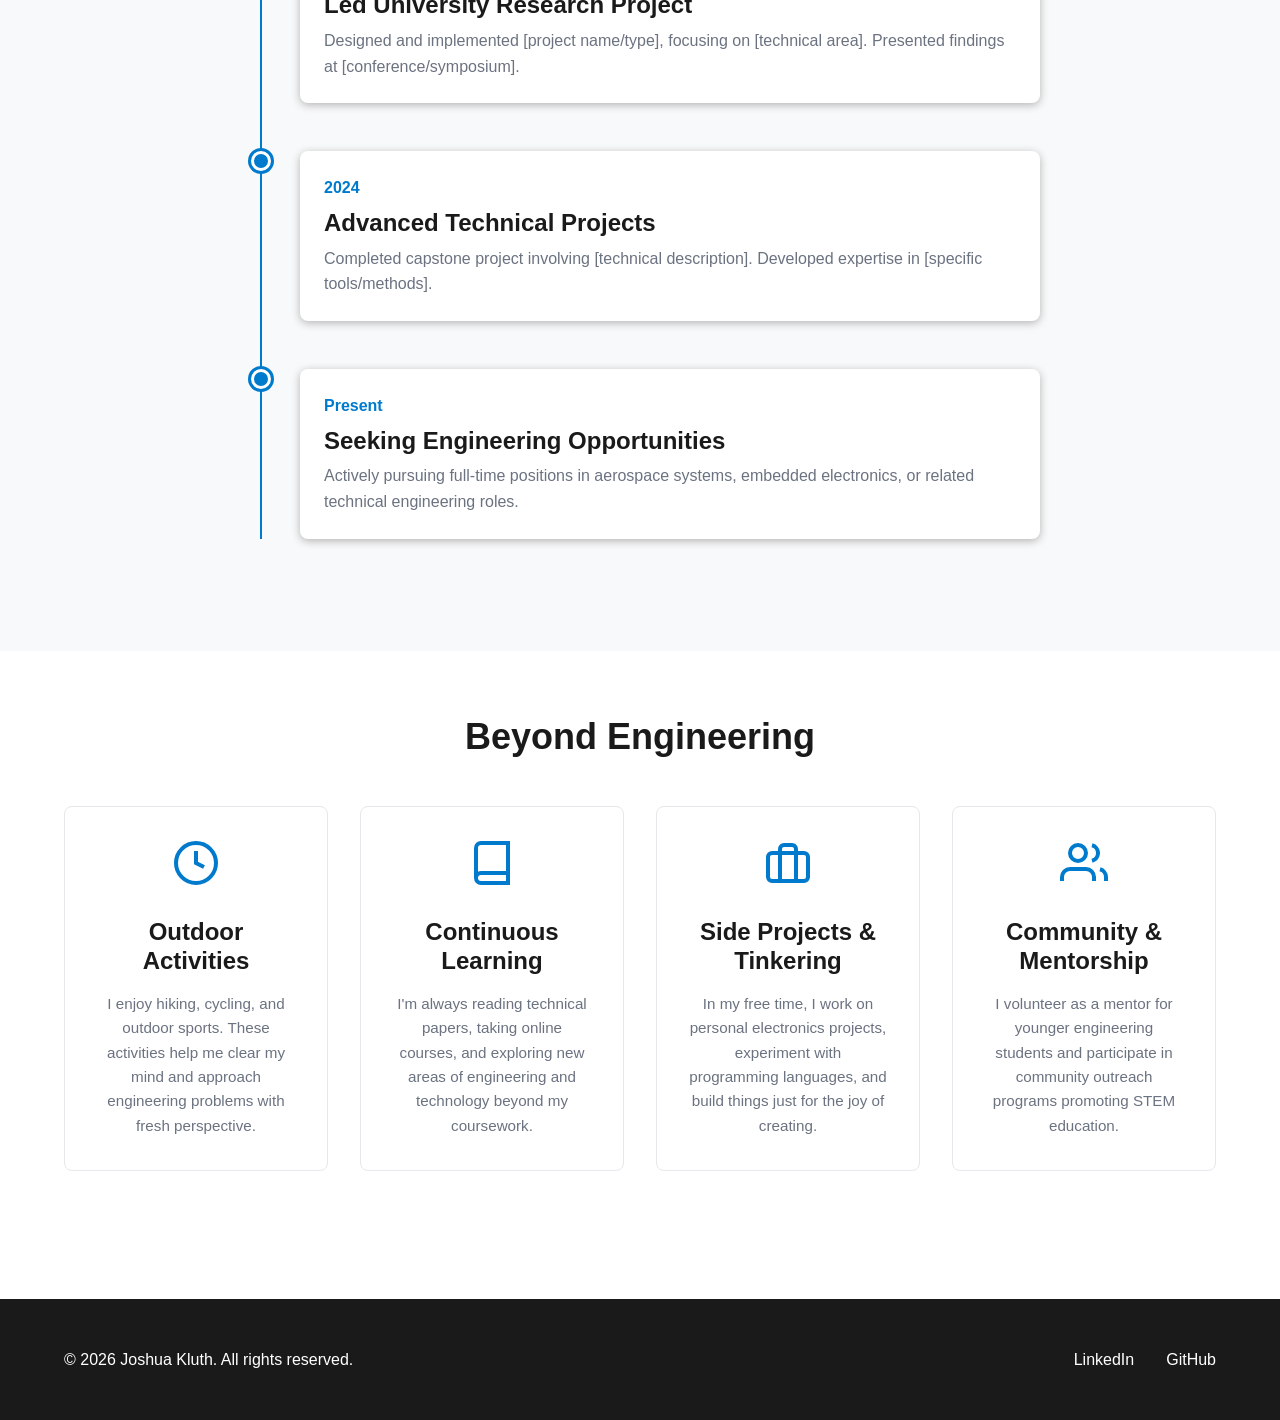
==== commit e4ae8436: "modified:   about.html 	new file:   assets/images/Logo_Square_nobackground.ico 	new file:   assets/i" ====
--- a/about.html
+++ b/about.html
@@ -6,13 +6,16 @@
     <meta name="description" content="About Joshua Kluth - Systems Engineering student with focus on aerospace and electrical engineering">
     <title>About | Joshua Kluth</title>
     <link rel="stylesheet" href="css/styles.css">
+    <link rel="icon" type="image/x-icon" href="assets/images/Logo_Square_nobackground.ico">
 </head>
 <body>
     <!-- Navigation Header -->
     <header class="main-header">
         <nav class="navbar">
             <div class="nav-container">
-                <a href="index.html" class="logo">Joshua Kluth</a>
+                <a href="index.html" class="logo">
+                    <img src="assets/images/Logo_Square_whitebackground.png" alt="Joshua Kluth Logo" class="logo-img">
+                    Joshua Kluth</a>
                 <button class="hamburger" aria-label="Toggle navigation menu" aria-expanded="false">
                     <span></span>
                     <span></span>
@@ -179,8 +182,8 @@
             <div class="footer-content">
                 <p>&copy; 2026 Joshua Kluth. All rights reserved.</p>
                 <div class="footer-links">
-                    <a href="https://linkedin.com" target="_blank" rel="noopener noreferrer" aria-label="LinkedIn Profile">LinkedIn</a>
-                    <a href="https://github.com" target="_blank" rel="noopener noreferrer" aria-label="GitHub Profile">GitHub</a>
+                    <a href="https://linkedin.com/in/joshua-kluth-54a827332/" target="_blank" rel="noopener noreferrer" aria-label="LinkedIn Profile">LinkedIn</a>
+                    <a href="https://github.com/joshua-kluth" target="_blank" rel="noopener noreferrer" aria-label="GitHub Profile">GitHub</a>
                 </div>
             </div>
         </div>
--- a/css/styles.css
+++ b/css/styles.css
@@ -3,17 +3,17 @@
    =========================== */
 :root {
     /* Accent Colors - Change these to customize the site theme */
-    --accent-primary: #2563eb; /* Blue - change to your preference */
-    --accent-secondary: #3b82f6; /* Lighter blue */
-    --accent-hover: #1d4ed8; /* Darker blue for hover states */
+    --accent-primary: #007ACC; /* Blue - change to your preference */
+    --accent-secondary: #1A1A1A; /* Lighter blue */
+    --accent-hover: #00568f; /* Darker blue for hover states */
     
     /* Base Colors */
     --color-bg: #ffffff;
     --color-bg-alt: #f8f9fa;
-    --color-text: #1f2937;
+    --color-text: #1A1A1A;
     --color-text-light: #6b7280;
     --color-border: #e5e7eb;
-    --color-shadow: rgba(0, 0, 0, 0.1);
+    --color-shadow: #b3b3b3;
     
     /* Typography */
     --font-primary: -apple-system, BlinkMacSystemFont, 'Segoe UI', Roboto, 'Helvetica Neue', Arial, sans-serif;
@@ -166,10 +166,18 @@
     font-weight: 700;
     color: var(--color-text);
     transition: color var(--transition-fast);
+    display: flex;
+    align-items: center;
+    gap: 10px;
 }
 
 .logo:hover {
     color: var(--accent-primary);
+}
+
+.logo-img {
+    height: 40px; /* Adjust this to match your navbar height */
+    width: auto;  /* Maintains aspect ratio */
 }
 
 .nav-menu {
